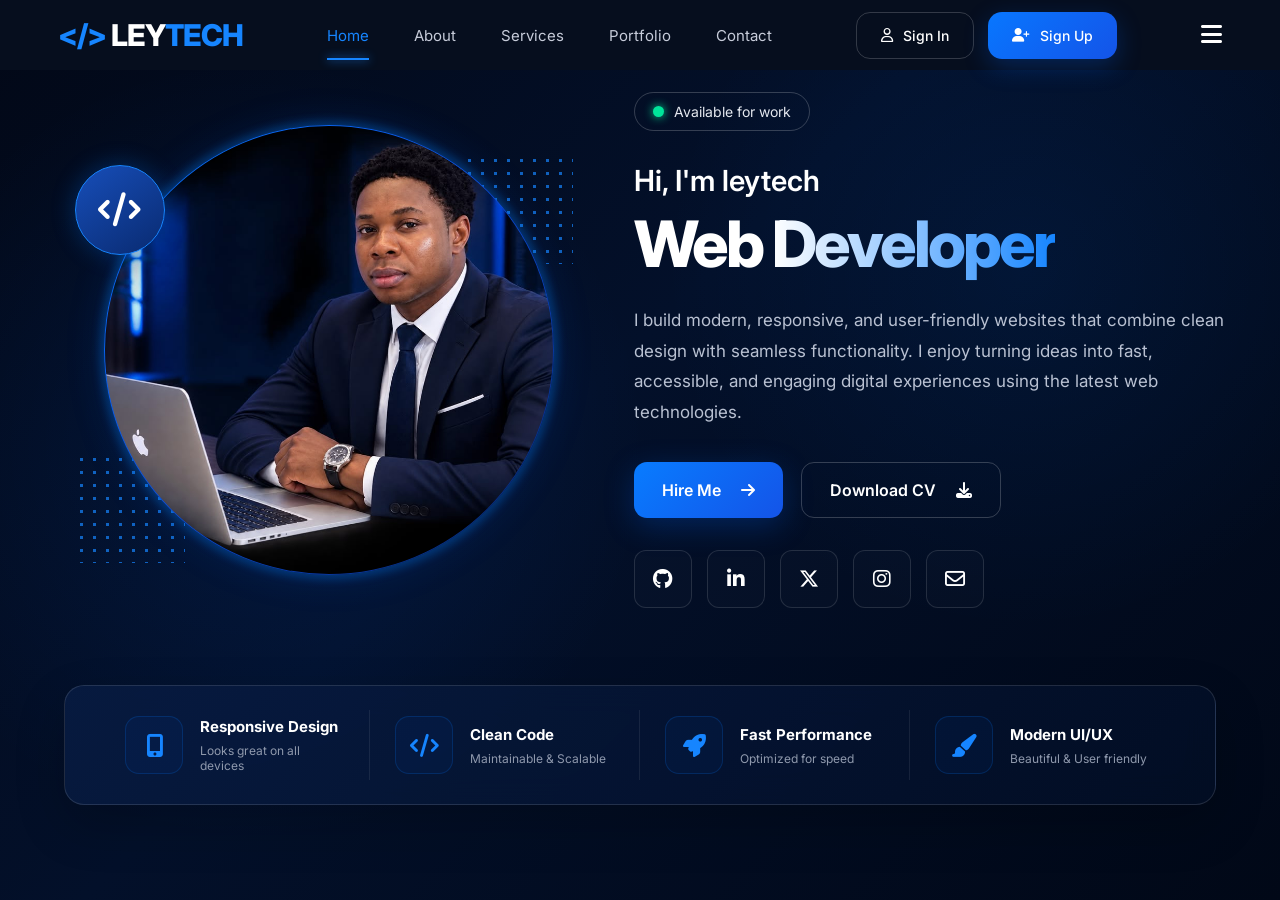
==== index.html @ a4ecf55b "Initial commit on main branch" ====
<!DOCTYPE html>
<html lang="en">
<head>
    <meta charset="UTF-8">
    <meta name="viewport" content="width=device-width, initial-scale=1.0">
    <title>LEYTECH | Web Developer</title>

    <!-- Google Font -->
    <link rel="preconnect" href="https://fonts.googleapis.com">
    <link rel="preconnect" href="https://fonts.gstatic.com" crossorigin>
    <link href="https://fonts.googleapis.com/css2?family=Inter:wght@400;500;600;700;800&display=swap" rel="stylesheet">

    <!-- Font Awesome -->
    <link rel="stylesheet"
          href="https://cdnjs.cloudflare.com/ajax/libs/font-awesome/6.5.2/css/all.min.css">

    <link rel="stylesheet" href="hero.css">
</head>

<body>

    <!-- ================= NAVBAR ================= -->
    <header class="navbar">

        <a href="#" class="logo">
             <span class="logo-icon">&lt;/&gt;</span>
            LEY<span>TECH</span>
        </a>

        <nav>
            <a href="#" class="active">Home</a>
            <a href="about.html">About</a>
            <a href="service.html">Services</a>
            <a href="#portfolio">Portfolio</a>
            <a href="#contact">Contact</a>
        </nav>

        <div class="nav-buttons">
            <a href="#" class="sign-in">
                <i class="fa-regular fa-user"></i>
                Sign In
            </a>

            <a href="#" class="sign-up">
                <i class="fa-solid fa-user-plus"></i>
                Sign Up
            </a>
        </div>

        <button class="menu-btn">
            <i class="fa-solid fa-bars"></i>
        
        </button>

    </header>


    <!-- ================= HERO ================= -->
    <main class="hero">

        <!-- LEFT SIDE -->
        <section class="hero-image">

            <div class="code-badge">
                <i class="fa-solid fa-code"></i>
            </div>

            <div class="profile-circle">
                <!-- Replace with your own image -->
                <img src="photo3.jpeg" class="profile-img" alt="Kingsley">
            </div>

            <div class="dots dots-one"></div>
            <div class="dots dots-two"></div>
         </section>


        <!-- RIGHT SIDE -->
        <section class="hero-content">

            <div class="availability">
                <span></span>
                Available for work
            </div>
            

            <p class="intro">
                Hi, I'm ley<span>tech</span> 


            </p>

            <h1>
                Web <span>Developer</span>
            </h1>

            <p class="description">
                I build modern, responsive, and user-friendly websites
                that combine clean design with seamless functionality.
                I enjoy turning ideas into fast, accessible, and engaging
                digital experiences using the latest web technologies.
            </p>

            <div class="hero-buttons">

                <a href="#contact" class="hire-btn">
                    Hire Me
                    <i class="fa-solid fa-arrow-right"></i>
                </a>

                <a href="#" class="cv-btn">
                    Download CV
                    <i class="fa-solid fa-download"></i>
                </a>

            </div>


            <!-- SOCIAL LINKS -->
            <div class="social-links">

                <a href="#">
                    <i class="fa-brands fa-github"></i>
                </a>

                <a href="#">
                    <i class="fa-brands fa-linkedin-in"></i>
                </a>

                <a href="#">
                    <i class="fa-brands fa-x-twitter"></i>
                </a>

                <a href="#">
                    <i class="fa-brands fa-instagram"></i>
                </a>

                <a href="#">
                    <i class="fa-regular fa-envelope"></i>
                </a>

            </div>

        </section>

    </main>


    <!-- ================= FEATURES ================= -->
    <section class="features">

        <div class="feature">

            <div class="feature-icon">
                <i class="fa-solid fa-mobile-screen-button"></i>
            </div>

            <div>
                <h3>Responsive Design</h3>
                <p>Looks great on all devices</p>
            </div>

        </div>


        <div class="feature">

            <div class="feature-icon">
                <i class="fa-solid fa-code"></i>
            </div>

            <div>
                <h3>Clean Code</h3>
                <p>Maintainable & Scalable</p>
            </div>

        </div>


        <div class="feature">

            <div class="feature-icon">
                <i class="fa-solid fa-rocket"></i>
            </div>

            <div>
                <h3>Fast Performance</h3>
                <p>Optimized for speed</p>
            </div>

        </div>


        <div class="feature">

            <div class="feature-icon">
                <i class="fa-solid fa-paintbrush"></i>
            </div>

            <div>
                <h3>Modern UI/UX</h3>
                <p>Beautiful & User friendly</p>
            </div>

        </div>

    </section>


    <script>
        const menuBtn = document.querySelector(".menu-btn");
        const nav = document.querySelector("nav");

        menuBtn.addEventListener("click", () => {
            nav.classList.toggle("show");
        });
    </script>

</body>
</html>
---- hero.css ----
/* =========================
   GLOBAL
========================= */

* {
    margin: 0;
    padding: 0;
    box-sizing: border-box;
}

html {
    scroll-behavior: smooth;
}

body {
    font-family: "Inter", sans-serif;
    color: #ffffff;

    background:
        radial-gradient(
            circle at 20% 50%,
            rgba(0, 102, 255, 0.10),
            transparent 35%
        ),
        radial-gradient(
            circle at 80% 30%,
            rgba(0, 119, 255, 0.08),
            transparent 30%
        ),
        linear-gradient(
            135deg,
            #020817 0%,
            #03102a 45%,
            #010817 100%
        );

    min-height: 100vh;
    overflow-x: hidden;
}

a {
    text-decoration: none;
    color: inherit;
}


/* =========================
   NAVBAR
========================= */

.navbar {
    width: 100%;
    height: 70px;

    display: flex;
    align-items: center;
    justify-content: space-between;

    padding: 0 4.5%;

    border-bottom: 1px solid rgba(255, 255, 255, 0.05);
    position: fixed;
    z-index: 1000;
    background-color: #060e1e;
    border-bottom: none;
}


/* LOGO */

.logo {
    font-size: 30px;
    font-weight: 800;
    letter-spacing: -1px;
}

.logo span {
    color: #1685ff;
}


/* NAVIGATION */

nav {
    display: flex;
    align-items: center;
    gap: 45px;
}

nav a {
    position: relative;

    font-size: 15px;
    color: #c7ccda;

    transition: 0.3s;
}

nav a:hover,
nav a.active {
    color: #1685ff;
}

nav a.active::after {
    content: "";

    position: absolute;
    left: 0;
    bottom: -15px;

    width: 100%;
    height: 2px;

    background: #1685ff;
    box-shadow: 0 0 10px #1685ff;
}


/* NAV BUTTONS */

.nav-buttons {
    display: flex;
    gap: 14px;
}

.sign-in,
.sign-up {
    display: flex;
    align-items: center;
    gap: 10px;

    padding: 14px 24px;

    border-radius: 14px;

    font-size: 14px;
    font-weight: 500;

    transition: 0.3s;
}

.sign-in {
    border: 1px solid rgba(255,255,255,0.18);
    color: #ffffff;
}

.sign-in:hover {
    border-color: #1685ff;
    color: #1685ff;
}

.sign-up {
    background: linear-gradient(
        135deg,
        #0877ff,
        #1454e8
    );

    box-shadow: 0 8px 25px rgba(0, 102, 255, 0.25);
}

.sign-up:hover {
    transform: translateY(-2px);
    box-shadow: 0 10px 30px rgba(0, 102, 255, 0.4);
}


/* MOBILE MENU */

.menu-btn {
    display: inline;

    border: none;
    background: transparent;

    color:white;
    font-size: 24px;
    cursor: pointer;
    transition: 0.3;
}
.menu-btn:hover{
box-shadow:0 10px 30px rgba(226, 230, 234, 0.25);
color: white;
}

/* =========================
   HERO
========================= */

.hero {
    width: 90%;
    max-width: 1400px;

    min-height: 700px;

    margin: 0 auto;

    display: grid;
    grid-template-columns: 46% 54%;

    align-items: center;

    gap: 20px;
}


/* =========================
   HERO IMAGE
========================= */

.hero-image {
    position: relative;

    height: 560px;
    

    display: flex;
    align-items: center;
    justify-content: center;
}


/* PROFILE CIRCLE */

.profile-circle{
    width: 450px;
    height: 450px;

    border-radius: 50%;

    padding: 1px;

    background:
        linear-gradient(
            135deg,
            #0877ff,
            #0b4edb,
            #06215f
        );

    box-shadow:
        0 0 10px 4px rgba(0, 132, 255, 0.3),
        0 0 40px rgba(0, 102, 255, 0.15);

    overflow: hidden;

    position: relative;
    z-index: 2;
    transition: 0.3s;
}
.profile-circle:hover{
    border-color: var(--blue);

    transform: translateY(-5px);

    box-shadow:

        0 15px 40px rgba(0,110,255,0.12);

}


.profile-circle img {
    width: 100%;
    height: 100%;

    object-fit: cover;

    border-radius: 50%;

    display: block;
}


/* CODE ICON */

.code-badge {
    position: absolute;

    left: 2%;
    top: 17%;

    width: 90px;
    height: 90px;

    display: flex;
    align-items: center;
    justify-content: center;

    border-radius: 50%;

    background: linear-gradient(
        145deg,
        #174eb9,
        #092a70
    );

    border: 1px solid #1685ff;

    box-shadow:
        0 0 25px rgba(0, 119, 255, 0.3);

    font-size: 34px;

    color: white;

    z-index: 5;
}


/* DOTS */

.dots {
    position: absolute;

    width: 110px;
    height: 110px;

    opacity: 0.7;

    background-image:
        radial-gradient(
            #1685ff 1.5px,
            transparent 1.5px
        );

    background-size: 13px 13px;
}

.dots-one {
    right: 4%;
    top: 15%;
}

.dots-two {
    left: 2%;
    bottom: 12%;
}


/* =========================
   HERO CONTENT
========================= */

.hero-content {
    padding-left: 20px;
}


/* AVAILABLE */

.availability {
    display: inline-flex;

    align-items: center;
    gap: 10px;

    padding: 10px 18px;

    border: 1px solid rgba(255,255,255,0.2);

    border-radius: 30px;

    color: #e4e8ef;

    font-size: 14px;

    margin-bottom: 32px;
}

.availability span {
    width: 11px;
    height: 11px;

    background: #00e59a;

    border-radius: 50%;

    box-shadow:
        0 0 10px #00e59a;
}


/* INTRO */

.intro {
    font-size: 29px;

    font-weight: 600;

    margin-bottom: 12px;
}


/* HEADING */

.hero-content h1 {
    font-size: clamp(50px, 5vw, 76px);

    line-height: 1.05;

    letter-spacing: -3px;

    margin-bottom: 28px;

    font-weight: 800;
}

.hero-content h1 span {
    color: #1685ff;

    background:
        linear-gradient(
            90deg,
            #ffffff,
            #1685ff
        );

    -webkit-background-clip: text;
    -webkit-text-fill-color: transparent;
}


/* DESCRIPTION */

.description {
    max-width: 670px;

    color: #b9c1d2;

    font-size: 17px;

    line-height: 1.8;

    margin-bottom: 35px;
}


/* =========================
   HERO BUTTONS
========================= */

.hero-buttons {
    display: flex;
    gap: 18px;

    margin-bottom: 32px;
}

.hire-btn,
.cv-btn {
    display: flex;
    align-items: center;
    justify-content: center;

    gap: 20px;

    padding: 17px 28px;

    border-radius: 13px;

    font-size: 16px;

    font-weight: 600;

    transition: 0.3s;
}

.hire-btn {
    background:
        linear-gradient(
            135deg,
            #087cff,
            #1454e8
        );

    box-shadow:
        0 8px 30px rgba(0, 102, 255, 0.25);
}

.hire-btn:hover {
    transform: translateY(-3px);

    box-shadow:
        0 12px 35px rgba(0, 102, 255, 0.4);
}

.cv-btn {
    border: 1px solid rgba(255,255,255,0.2);
}

.cv-btn:hover {
    border-color: #1685ff;

    color: #1685ff;
}


/* =========================
   SOCIAL
========================= */

.social-links {
    display: flex;
    gap: 15px;
}

.social-links a {
    width: 58px;
    height: 58px;

    display: flex;
    align-items: center;
    justify-content: center;

    border-radius: 12px;

    border: 1px solid rgba(255,255,255,0.12);

    background: rgba(255,255,255,0.015);

    color: white;

    font-size: 20px;

    transition: 0.3s;
}

.social-links a:hover {
    color: #1685ff;

    border-color: #1685ff;

    transform: translateY(-4px);

    box-shadow:
        0 8px 20px rgba(0, 102, 255, 0.2);
}


/* =========================
   FEATURES
========================= */

.features {
    width: 90%;
    max-width: 1400px;

    margin: -15px auto 50px;

    min-height: 120px;

    display: grid;
    grid-template-columns: repeat(4, 1fr);

    align-items: center;

    padding: 20px 35px;

    border-radius: 20px;

    border: 1px solid rgba(255,255,255,0.12);

    background:
        linear-gradient(
            135deg,
            rgba(8, 28, 67, 0.85),
            rgba(2, 14, 37, 0.85)
        );

    backdrop-filter: blur(15px);

    box-shadow:
        0 20px 50px rgba(0,0,0,0.2);
}

.feature {
    display: flex;

    align-items: center;

    gap: 17px;

    padding: 0 25px;

    min-height: 70px;

    border-right: 1px solid rgba(255,255,255,0.08);
}

.feature:last-child {
    border-right: none;
}


/* FEATURE ICON */

.feature-icon {
    min-width: 58px;
    height: 58px;

    display: flex;
    align-items: center;
    justify-content: center;

    border-radius: 14px;

    border: 1px solid rgba(0, 119, 255, 0.2);

    background:
        rgba(0, 102, 255, 0.05);

    color: #1685ff;

    font-size: 23px;
}

.feature h3 {
    font-size: 15px;

    margin-bottom: 7px;
}

.feature p {
    font-size: 12px;

    color: #8f99ad;
}
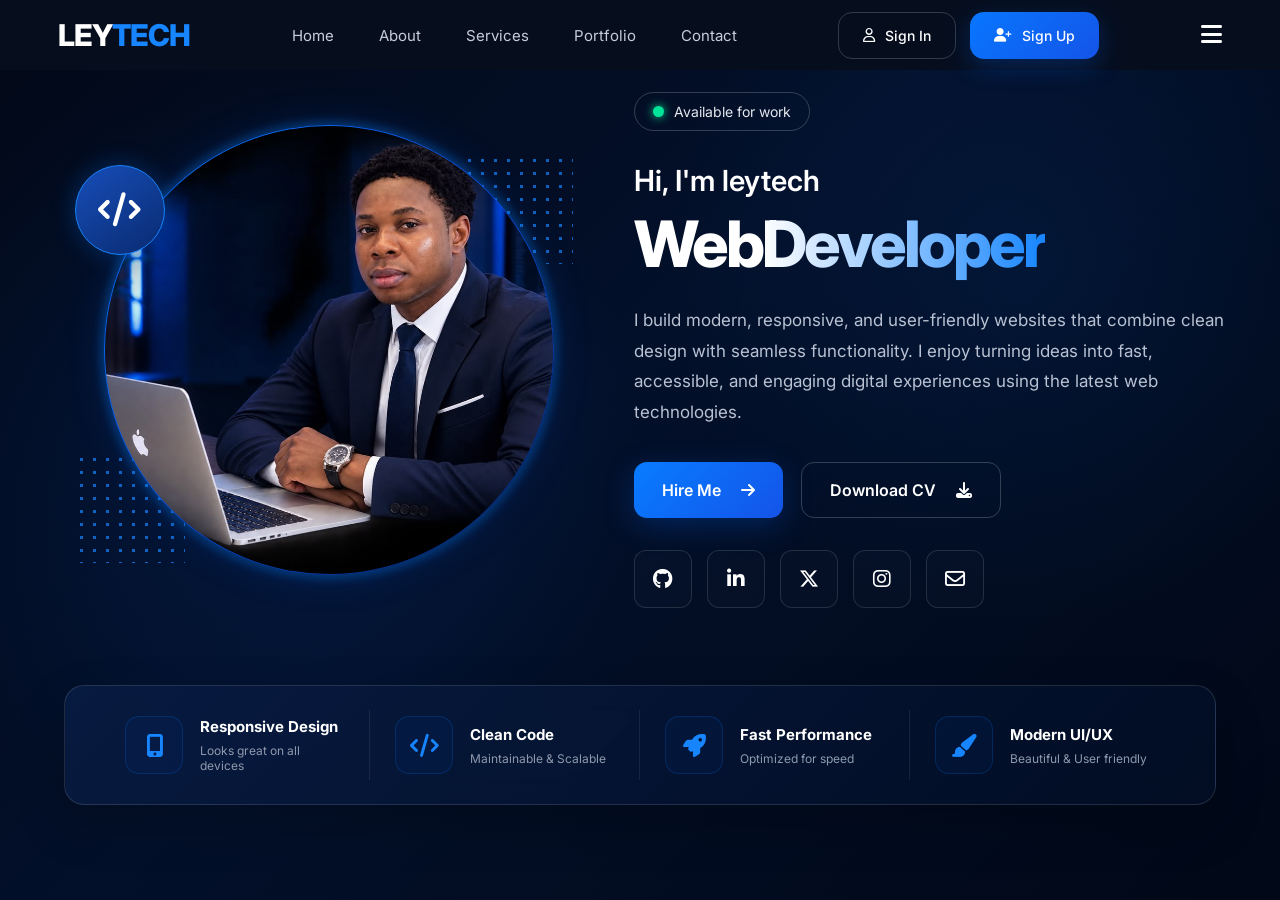
==== commit c2bf277b: "initial commit on main" ====
--- a/index.html
+++ b/index.html
@@ -23,16 +23,16 @@
     <header class="navbar">
 
         <a href="#" class="logo">
-             <span class="logo-icon">&lt;/&gt;</span>
+            
             LEY<span>TECH</span>
         </a>
 
         <nav>
-            <a href="#" class="active">Home</a>
+            <a href="#" class="index.html">Home</a>
             <a href="about.html">About</a>
             <a href="service.html">Services</a>
             <a href="#portfolio">Portfolio</a>
-            <a href="#contact">Contact</a>
+            <a href="contact.html">Contact</a>
         </nav>
 
         <div class="nav-buttons">
@@ -91,7 +91,7 @@
             </p>
 
             <h1>
-                Web <span>Developer</span>
+                Web<span>Developer</span>
             </h1>
 
             <p class="description">
--- a/hero.css
+++ b/hero.css
@@ -60,9 +60,11 @@
 
     border-bottom: 1px solid rgba(255, 255, 255, 0.05);
     position: fixed;
-    z-index: 1000;
+    z-index: 10;
     background-color: #060e1e;
     border-bottom: none;
+
+    
 }
 
 
@@ -77,6 +79,7 @@
 .logo span {
     color: #1685ff;
 }
+
 
 
 /* NAVIGATION */
